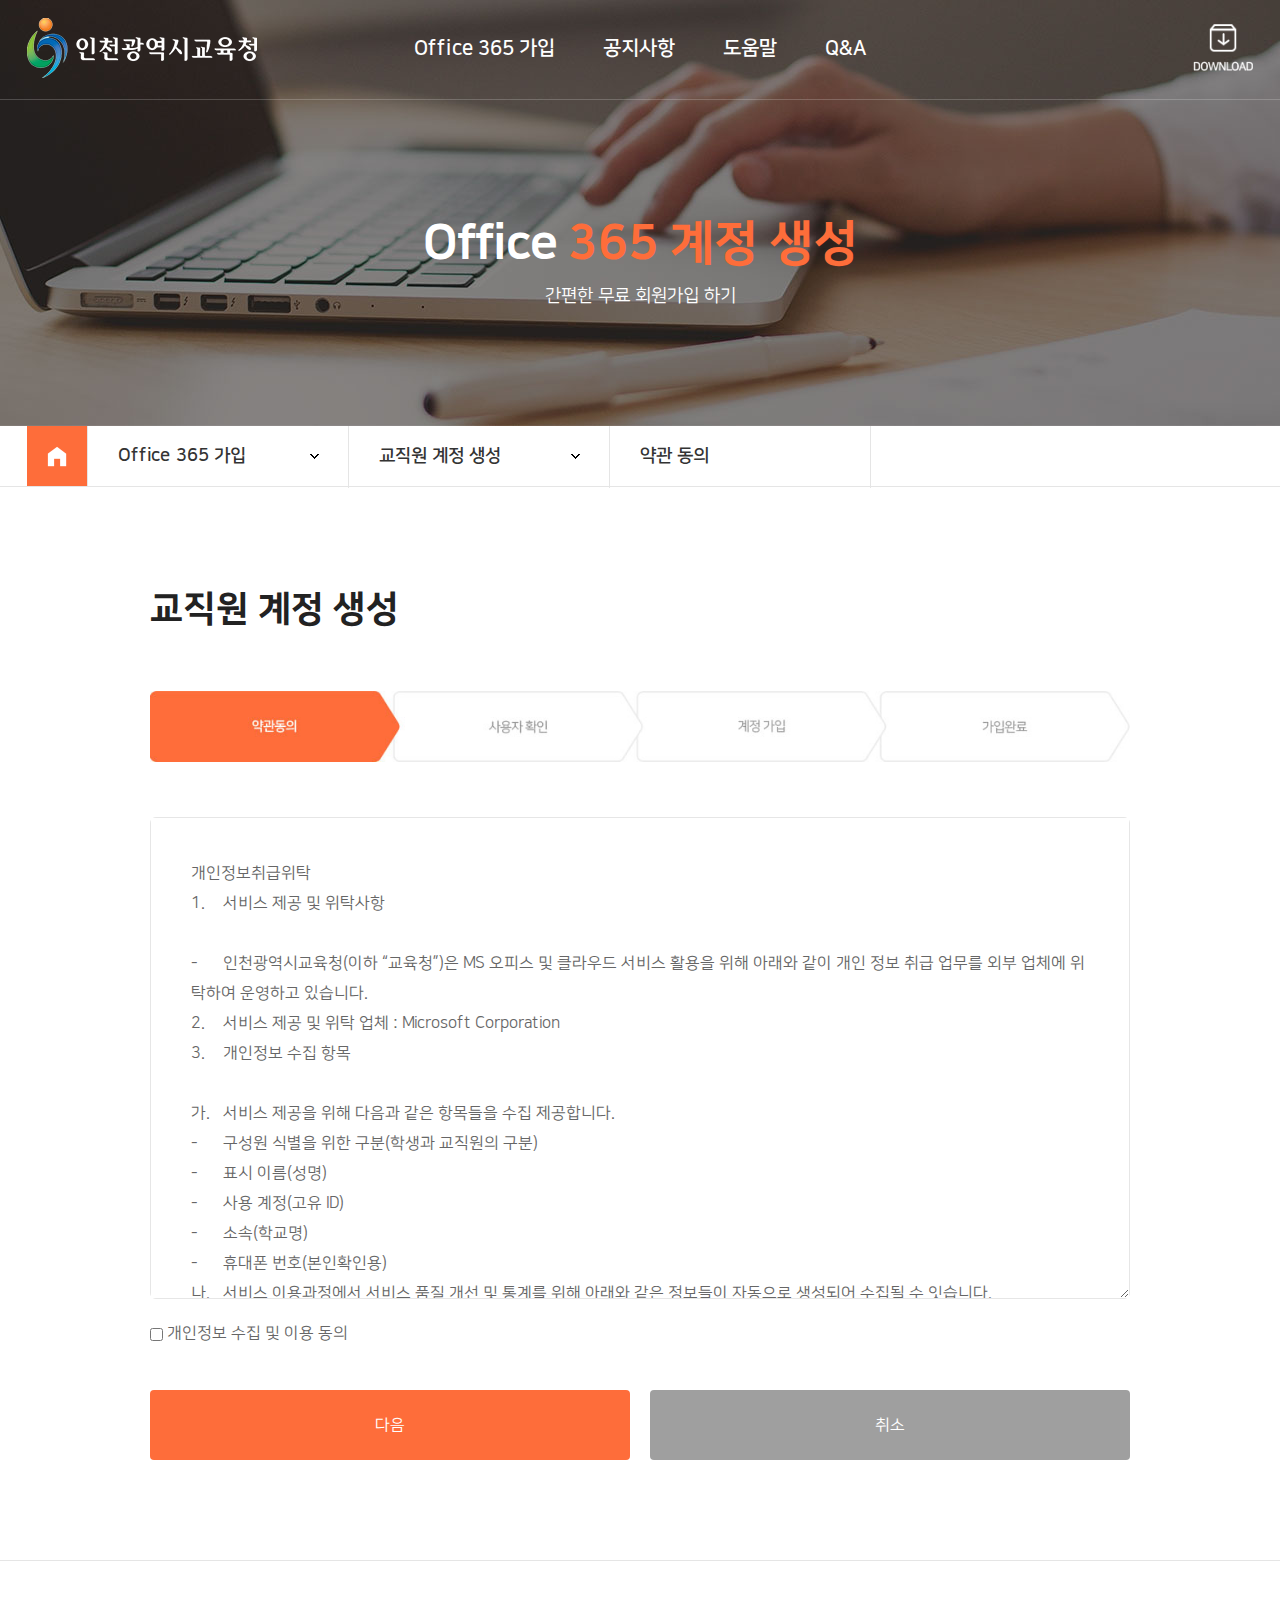
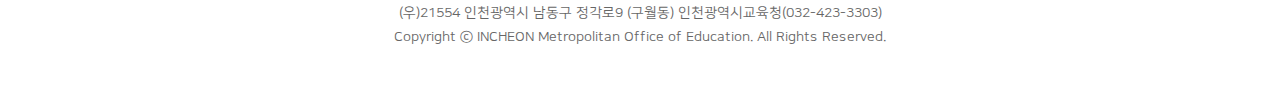
==== html/01-join01.html @ 3b4049cf "first files" ====
<!DOCTYPE HTML>
<html lang="ko">
<head>
	<meta charset="utf-8" />
	<meta http-equiv="X-UA-Compatible" content="IE=Edge" />
	<meta name="viewport" content="width=device-width, initial-scale=1" />
	<meta name="robots" content="noindex, nofollow" />
  <title>인천광역시교육청</title>
  <meta name="referrer" content="origin">
  <meta name="title" content="인천광역시교육청">
  <meta name="description" content="인천광역시교육청">
  <meta name="keywords" content="인천광역시교육청">
  <script type="text/javascript" src="../js/jquery-3.5.1.min.js"></script>
  <script type="text/javascript" src="../js/swiper-bundle.min.js"></script>
  <script type="text/javascript" src="../js/common.ui.js"></script>
  <link rel="stylesheet" type="text/css" href="../css/styles.css">
</head>
<body>
  <!-- header -->
  <header id="header">
    <div class="header-box">
      <div class="gnb">
        <h1><a href=""><span class="logo">인천광역시교육청</span></a></h1>
  			<ul class="inner">
  				<li class="menu-txt01"><a href="">Office 365 가입</a></li>
  				<li class="menu-txt02"><a href="">공지사항</a></li>
  				<li class="menu-txt03"><a href="">도움말</a></li>
  				<li class="menu-txt04"><a href="">Q&A</a></li>
        </ul>
        <button type="button" class="ico-download">다운로드</button>
  		</div>
    </div>
    <!-- 모바일 -->
    <div class="header-mobile">
      <button type="button" class="btn-menu">전체메뉴</button>
      <h2><a href=""><span class="logo">인천광역시교육청</span></a></h2>
      <button type="button" class="ico-download">다운로드</button>
    </div>
    <div class="nav-menu">
      <div class="nav-menu-box">
        <ul>
          <li><a href="">Office 365 가입</a></li>
          <li><a href="">공지사항</a></li>
          <li><a href="">도움말</a></li>
          <li><a href="">Q&A</a></li>
        </ul>
        <button type="button" class="btn-nav-close">닫기</button>
      </div>
    </div>
    <!-- //모바일 -->
	</header>
  <!-- //header -->

  <!-- container -->
  <div id="container">
    <!-- tit-box -->
    <div class="tit-box join"> <!-- .join -->
      <div class="tit-info">
        <span class="title">Office <strong>365 계정 생성</strong></span>
        <span class="text">간편한 무료 회원가입 하기</span>
      </div>
    </div>
    <!-- //tit-box -->
    <!-- page-location -->
    <div class="page-location">
      <div class="page-box">
        <ul class="top-location">
          <li class="page-home"><a href=""><span>홈</span></a></li>
          <li>
            <a href="">Office 365 가입</a>
            <ol class="sub-location">
              <li><a href="">공지사항</a></li>
              <li><a href="">도움말</a></li>
              <li><a href="">Q&amp;A</a></li>
            </ol>
          </li>
          <li><a href="">교직원 계정 생성</a></li>
          <li><span>약관 동의</span></li>
        </ul>
      </div>
    </div>
    <!-- //page-location -->
    <!-- sec-sub -->
    <section class="sec-sub">
      <h2 class="h2-tit">교직원 계정 생성</h2>
      <div class="join-step">
        <span class="step01">약관동의</span>
      </div>
      <div class="join-textbox">
        <textarea name="" id="" cols="30" rows="10">
개인정보취급위탁
1.	서비스 제공 및 위탁사항
      	
-	인천광역시교육청(이하 “교육청”)은 MS 오피스 및 클라우드 서비스 활용을 위해 아래와 같이 개인 정보 취급 업무를 외부 업체에 위탁하여 운영하고 있습니다.
2.	서비스 제공 및 위탁 업체 : Microsoft Corporation
3.	개인정보 수집 항목
     	
가.	서비스 제공을 위해 다음과 같은 항목들을 수집 제공합니다.
-	구성원 식별을 위한 구분(학생과 교직원의 구분)
-	표시 이름(성명)
-	사용 계정(고유 ID)
-	소속(학교명)
-	휴대폰 번호(본인확인용)
나.	서비스 이용과정에서 서비스 품질 개선 및 통계를 위해 아래와 같은 정보들이 자동으로 생성되어 수집될 수 잇습니다.
-	IP Address, 쿠키, 방문일시, 서비스 이용기록, 기기정보
4.	개인정보 보유 및 이용 기간
     	회원 가입을 하는 시점부터 서비스를 제공하는 기간 동안에만 제한적으로 이용됩니다. 회원 탈퇴를 요청하거나 제공한 개인정보의 수집 및 이용에 대한 동의를 철회하는 경우, 또는 수집 및 이용 목적이 달성 되거나 보유 및 이용 기간이 종료한 경우 해당 사용자의 개인정보는 지체 없이 파기 됩니다.
5.	동의를 거부할 권리가 있다는 사실 및 동의 거부에 따른 불이익 내용
      	귀하는 개인정보 수집에 동의를 거부할 권리가 있으나, 개인정보 수집 동의 거부에는 Office 365 서비스 이용이 불가능합니다.
        </textarea>
      </div>
      <div class="chk-agree">
        <input type="checkbox" name="" id="chkAgree">
        <label for="chkAgree">개인정보 수집 및 이용 동의</label>
      </div>

      <ul class="btn-agree">
        <li>
          <a href="" class="btn-big btn-org">다음</a>
        </li>
        <li>
          <a href="" class="btn-big btn-gray">취소</a>
        </li>
      </ul>
    </section>
    <!-- //sec-sub -->
  </div>
  <!-- //container -->

  <!-- footer -->
  <footer id="footer">
    <div class="addr-wrap">
      <div class="addr-box">
        <div class="addr-list">
        <ul>
          <li>(우)21554 인천광역시 남동구 정각로9 (구월동) 인천광역시교육청(032-423-3303)</li>
          <li>Copyright ⓒ INCHEON Metropolitan Office of Education. All Rights Reserved.</li>
        </ul>
      </div>
    </div>

  </footer>
  <!-- //footer -->
</body>
</html>
---- css/styles.css ----
@charset "utf-8";

/*
*  RESET STYLE
*  Moon Yeon Hee - Jenny
*  2018.10.05
*/

html, body, div, span, dl, dt, dd, ul, ol, li, h1, h2, h3, h4, h5, h6, blockquote, p, address, pre, cite, form, fieldset, input, textarea, select,
table, caption, tbody, tfoot, thead, tr, th, td, abbr, code, del, dfn, em, img, ins, kbd, q, samp, small, strong, sub, sup, var, b, i, article, aside,
canvas, details, figcaption, figure, footer, header, hgroup, menu, nav, section, summary, time, mark, audio, video
{margin:0; padding:0; border:0; font-size:100%; letter-spacing:0; vertical-align:baseline; outline:0;}
h1, h2, h3, h4, h5, h6 {font-size:100%; font-weight:normal;}
fieldset, img, abbr, acronym {border:0;}
ol, ul {list-style:none;}
table {width:100%; border-collapse:collapse; border-spacing:0; border:0;}
address, caption, em, cite {font-weight:normal; font-style:normal;}
ins {text-decoration:none;}
del {text-decoration:line-through;}
blockquote:before, blockquote:after, q:before, q:after {content:"";}
blockquote, q {quotes:"" "";}
hr {display:none;}
/* html5 */ article, aside, details, figcaption, figure, footer, header, hgroup, menu, nav, section {display:block;}

legend, caption {overflow:hidden; position:absolute; top:-1000%; width:0; height:0; font-size:0; text-indent:-9999%; line-height:0;}
body {color:#333; font-family:'NanumSquare','NotoSans Regular',"돋움", Dotum, "굴림", Gulim, Verdana, Arial, sans-serif; font-size:16px; line-height:1.2;}
.lang-en, :lang(en) {font-family: Tahoma, Consolas, Verdana, "Helvetica Neue", Helvetica, Arial, Sans-Serief;}
.lang-ch, :lang(cn) {font-family: 'Microsoft-YaHei';}
pre {white-space:pre-wrap; word-wrap:break-word;}
button, input[type="button"], input[type="reset"], input[type="submit"] {*overflow:visible; font-family:'나눔 고딕','Nanum Gothic','맑은 고딕',"돋움", Dotum, "굴림", Gulim, sans-serif; cursor:pointer; -webkit-appearance:button;}
input[type="checkbox"], input[type="radio"] {padding:0; box-sizing:border-box;}
input[type="search"] {border-radius:0; -webkit-border-radius:0; -webkit-appearance:textfield; -moz-box-sizing:content-box; -webkit-box-sizing:content-box; box-sizing:content-box;}
input[type="search"]::-webkit-search-cancel-
button,input[type="search"]::-webkit-search-results-
button,input[type="search"]::-webkit-search-results-decoration {-webkit-appearance:none;}
button::-moz-focus-inner, input::-moz-focus-inner {border:0;padding:0;}
a, a:link, a:visited, a:hover, a:active {text-decoration:none;}

img {vertical-align:top; -ms-interpolation-mode:bicubic;}
label, select, input, textarea {color:#666; vertical-align:middle;}
input, button {border:0; border-radius:0; background:transparent;}
select {border:solid 1px #8a8a8a;padding:0;vertical-align:middle;}
textarea {overflow-x:hidden;overflow-y:auto;background:#fff;color:#666;font-family:'NanumSquare','NotoSans Regular',"돋움", Dotum, "굴림", Gulim, Verdana, Arial, sans-serif;}

/*@import url(https://cdn.jsdelivr.net/gh/moonspam/NanumSquare@1.0/nanumsquare.css);*/
@font-face {
    font-family: 'NanumSquare';
    font-weight: 400;
    src: url(../font/NanumSquareR.eot);
    src: url(../font/NanumSquareR.eot?#iefix) format('embedded-opentype'),
         url(../font/NanumSquareR.woff) format('woff'),
         url(../font/NanumSquareR.ttf) format('truetype');
}
@font-face {
    font-family: 'NanumSquare';
    font-weight: 700;
    src: url(../font/NanumSquareB.eot);
    src: url(../font/NanumSquareB.eot?#iefix) format('embedded-opentype'),
         url(../font/NanumSquareB.woff) format('woff'),
         url(../font/NanumSquareB.ttf) format('truetype');
   }
@font-face {
    font-family: 'NanumSquare';
    font-weight: 800;
    src: url(../font/NanumSquareEB.eot);
    src: url(../font/NanumSquareEB.eot?#iefix) format('embedded-opentype'),
         url(../font/NanumSquareEB.woff) format('woff'),
         url(../font/NanumSquareEB.ttf) format('truetype');
}
@font-face {
    font-family: 'NanumSquare';
    font-weight: 300;
    src: url(../font/NanumSquareL.eot);
    src: url(../font/NanumSquareL.eot?#iefix) format('embedded-opentype'),
         url(../font/NanumSquareL.woff) format('woff'),
         url(../font/NanumSquareL.ttf) format('truetype');
}

/* body */
body {position:relative; width:100%; margin:0 auto;}
body:after {display:block; clear:both; content:'';}

/* header */
#header{position:relative;}
.header-box{position:relative;padding:0 2.0833vw;z-index:10;border-bottom:1px solid rgba(255,255,255,0.2);}
.header-box .gnb{position:relative;max-width:1500px;height:99px;margin:0 auto;}
.header-box .gnb:after{display:block;clear:both;content:'';}
.header-box .gnb h1{position:absolute;top:18px;left:0;width:230px;height:60px;font-size:0;color:transparent;z-index:10;}
.header-box .gnb h1 a{display:block;}
.header-box .gnb h1 .logo{display:inline-block;width:230px;height:60px;font-size:0;color:#fff;background:url(../images/common/logo.png) no-repeat;background-size:230px auto;}
.header-box .gnb .inner{position:absolute;top:18px;left:50%;width:600px;margin-left:-300px;text-align:center;}
.header-box .gnb .inner li{display:inline-block;margin: 0 22px;height:60px;}
.header-box .gnb .inner li a{color:#fff;font-size:20px;line-height:60px;font-weight:700;font-family:'NanumSquare';}
.header-box .gnb .inner li a:hover{color:#fe6d3a;border-bottom:1px solid #fe6d3a;}
.header-box .gnb .ico-download{position:absolute;right:0;top:18px;width:60px;height:60px;font-size:0;color:#fff;background:url(../images/common/ico-download.png) no-repeat;background-size:60px auto;}
.header-mobile{display:none;}
.nav-menu{display: none;background-color: rgba(0, 0, 0, 0.5);height: 100%;overflow: hidden;position: fixed;top: 0;width: 100vw;z-index: 199;}
.nav-menu.open{display:block;}
.nav-menu-box{background-color: #fff;height: 100%;font-size: 16px;left: -250px;outline: none;overflow:hidden;padding-top: 14.0625vw;position: fixed;top: 0;transition: 0.5s;transform:translateX(0);width: 250px;z-index: 200;}
.nav-menu-box li{border-top:1px solid #e5e5e5;}
.nav-menu-box li a{display:block;padding: 3.1250vw 4.6875vw;font-size: 3.1250vw;line-height: 3.1250vw;color:#222;font-weight:700;}
.nav-menu.open .nav-menu-box{transform:translateX(250px);}
.btn-nav-close{position:absolute;right:0;top:0;width:14.0625vw;height:14.0625vw;font-size:0;color:#fff;}
.btn-nav-close:before,.btn-nav-close:after{position: absolute;top:3.9063vw;left: 7.8125vw;content: ' ';height: 6.2500vw;width: 1px;background-color: #222;}
.btn-nav-close:before{transform: rotate(45deg)}
.btn-nav-close:after{transform: rotate(-45deg);}


/* footer */
#footer {position:relative;border-top:1px solid #e5e5e5;}
.addr-wrap{padding:40px 0 50px;text-align:center;}
.addr-wrap .addr-list li{line-height:24px;font-size:14px;color:#666;}

/* container */
#container {position:relative;}

/* tit-box */
.tit-box{height:426px;margin-top:-100px;}
.tit-box.join{background:#fff url(../images/common/bg-sub-01.jpg) top center no-repeat;background-size:auto 100%;}
.tit-box.notice{background:#fff url(../images/common/bg-sub-02.jpg) top center no-repeat;background-size:auto 100%;}

.tit-box.news{background:#fff url(../images/common/bg-sub-03.jpg) top center no-repeat;background-size:auto 100%;}
.tit-box.careers{background:#fff url(../images/common/bg-sub-04.jpg) top center no-repeat;background-size:auto 100%;}
.tit-box.customer{background:#fff url(../images/common/bg-sub-05.jpg) top center no-repeat;background-size:auto 100%;}
.tit-box .tit-info{margin:0 auto;text-align:center;padding-top:220px;}
.tit-box .tit-info span{display:block;}
.tit-box .tit-info .title{font-size:48px;color:#fff;line-height:48px;letter-spacing:-1px;font-weight:800;}
.tit-box .tit-info .title strong{color:#fe6d3a;}
.tit-box .tit-info .text{margin:18px 0 0;font-size:18px;color:#fff;}

.sec-sub{margin:0 auto;padding:100px 150px;max-width:1200px;}
.h2-tit{padding:0 0 60px;color:#222;font-size:36px;font-weight:800;}
.sec-sub .web{display:block;}
.sec-sub .mobile{display:none;}

/* 계정 */
.join-step{margin:0 0 4.1667vw;}
.join-step span{display:block;width:100%;height:5.7133vw;font-size:0;color:#fff;}
.join-step .step01 {background: url(../images/join/step01.jpg) no-repeat;background-size:100% auto;}
.join-step .step02 {background: url(../images/join/step02.jpg) no-repeat;background-size:100% auto;}
.join-step .step03 {background: url(../images/join/step03.jpg) no-repeat;background-size:100% auto;}
.join-step .step04 {background: url(../images/join/step04.jpg) no-repeat;background-size:100% auto;}
.join-textbox {margin:3.1250vw 0 0;border:1px solid #e6e6e6;border-radius:6px;}
.join-textbox textarea{width:100%;padding:40px;min-height:480px;box-sizing: border-box;font-size:16px;line-height:30px;}
.chk-agree{margin:25px 0;}
.btn-agree{width:100%;margin:3.6458vw 0 0;overflow:hidden;}
.btn-agree li{float:left;width:50%;}
.btn-agree li:first-child a {margin-right:10px;}
.btn-agree li:last-child a {margin-left:10px;}

/* button */
.btn-big{display:block;padding:25px;height:20px;line-height:20px;font-size:16px;text-align:center;border-radius:0.3125vw;}
.btn-gray{color:#fff;background:#9f9f9f;}
.btn-org{color:#fff;background:#fe6d3a;}
.btn-phone {display:block;width:100%;height:98px;line-height:98px;text-align:center;font-size:16px;color:#fff;background:#666;border-radius:0.3125vw;}
.btn-account {display:block;width:100%;height:40px;line-height:40px;text-align:center;font-size:16px;color:#fff;background:#666;border-radius:0.3125vw;}

/* input */
.inp_txt {padding:10px;line-height:18px;font-size:16px;color:#222;border:1px solid #e6e6e6;background:#fff;}

/* table */
.tbl_title{position:relative;margin:2.6042vw 0 1.5625vw;padding-left:0.8333vw;color:#222;font-size:18px;}
.tbl_title:before{content:'';position:absolute;left:0;top:50%;width:0.3125vw;height:0.3125vw;background:#fe6d3a;border-radius: 50%;transform: translateY(-50%);}
.tbl_line {margin:15px 0;border-top:2px solid #000;width:100%;}
.tbl_line th:first-child {border-left:none;}
.tbl_line th,
.tbl_line td {padding:9px;font-size:16px;border-bottom:1px solid #eaeaea;color: #111;vertical-align:middle;}
.tbl_line th {font-weight:400;text-align:center;}
.tbl_line td input[type="text"],.tbl_line td input[type="password"] {width:100%;box-sizing: border-box;}
.tbl_line td .inp_code {font-size:0;}
.tbl_line td .inp_code .inp_txt{width:8.0000vw;margin-right:10px;}
.tbl_info{margin:15px 0 5px;line-height:24px;font-size:14px;}

/* page-location */
.page-location{position:relative;padding:0 2.0833vw;}
.page-location:after{content:'';position:absolute;top:60px;left:0;width:100%;height:1px; background:#e5e5e5;}
.page-location .page-box {margin:0 auto;max-width:1500px;font-weight:700;background:#fff;}
.page-location .page-home a{display:block;}
.page-location .top-location:after{content:'';display:block;clear:both;}
.page-location .top-location li{position:relative;float:left;width:260px;border-right:1px solid #e5e5e5;}
.page-location .top-location li a:after{content:'';position:absolute;right:28px;top:28px;width:10px;height:6px;background: url(../images/common/btn-arr.png) no-repeat;}
.page-location .top-location li a, .page-location .top-location li span{position:relative;display:block;padding:20px 30px;font-size:18px;color:#333;}
.page-location .top-location li.page-home{width:60px;height:60px;}
.page-location .top-location li.page-home a{padding:0;width:100%;height:100%;background:#fe6d3a url(../images/common/ico-home.png) no-repeat;background-size:60px auto;}
.page-location .top-location li.page-home a:after{display:none;}
.page-location .top-location li.page-home a span{font-size:0;color:#fff;}
.page-location .sub-location{display:none;position:absolute;border:1px solid #e5e5e5;margin:-1px 0 0 -1px;background:#fff;overflow:hidden;z-index:10;}
.page-location .sub-location.open {display:block;}
.page-location .sub-location li{display:block;border:none;}
.page-location .sub-location li a:after{display:none;}

/* 공지사항 */
.notice-search{margin:0 0 40px;padding:30px;text-align:center;background:#f8f7f7;vertical-align: top;}
.notice-search select{padding:10px;width:100px;height:40px;line-height:20px;border:1px solid #e6e6e6;}
.notice-search .inp_search {width:300px;padding:10px;line-height:18px;font-size:16px;color:#222;border:1px solid #e6e6e6;background:#fff;}
.search-box{position:relative;display:inline-block;margin:0 6px;}
.btn-search-ico{position:absolute;right:0;top:0;width:55px;height:40px;font-size:0;color:#fff;background:url(../images/common/ico-search.png) center center no-repeat;background-size:20px auto;}
.btn-search-txt{padding:10px;width:80px;line-height:20px;color:#fff;border-radius: 4px;background:#fe6d3a;vertical-align: top;}

.notice-list {border-top:2px solid #000;}
.notice-list ul li {display:flex;display:-ms-flexbox;flex-wrap:wrap;-ms-flex-wrap:wrap;border-bottom:1px solid #eaeaea;}
.notice-list ul li:after {display:block;clear:both;content:'';}
.notice-list ul li > div {position:relative;display:flex;display:-ms-flex;flex-direction:column;-ms-flex-direction:column;box-sizing:border-box;padding:20px 0;text-align:center;color:#666;justify-content: center;}
html>body .notice-list ul li {zoom:1\9;}/* ie10,9,8,7 hack */
html>body .notice-list ul li > div {float:left\9;}/* ie10,9,8,7 hack */
@media screen and (-ms-high-contrast: active), (-ms-high-contrast: none) { /* ie10 hack - 위에 핵이 ie10에도 적용되서 ie10은 다시 원복 */
	.notice-list ul li > div {float:none;width:auto;}
}
.notice-list ul li.title > div {color:#222;text-align:center;}
.notice-list ul li .number {width:10%;}
.notice-list ul li .subject {width:60%;text-align:left;}
.notice-list ul li .file {width:10%;}
.notice-list ul li .date {width:10%;}
.notice-list ul li .views {width:10%;}
.notice-list ul li .subject a{padding:0 40px;color:#666;}

/* pagination */
.pagination {display:block;margin-top:60px;text-align: center;}
.pagination a {padding: 9px 13px;color:#aaa;font-size:14px;border: 1px solid #eaeaea;font-weight:bold;}
.pagination a.active {background-color: #fe6d3a;color: white;border: 1px solid #fe6d3a;}
.pagination .btn{display:inline-block;font-size:0;color:#fff;width:36px;height:36px;box-sizing: border-box;vertical-align: middle;}
.pagination .btn:hover{background-color:#fff;border-color: #aaa;}
.pagination .first{background:url(../images/common/ico-pagi-first.png) center center no-repeat;background-size:auto 11px;}
.pagination .prev{margin-right:34px;background:url(../images/common/ico-pagi-prev.png) center center no-repeat;background-size:auto 11px;}
.pagination .next{margin-left:34px;background:url(../images/common/ico-pagi-next.png) center center no-repeat;background-size:auto 11px;}
.pagination .last{background:url(../images/common/ico-pagi-last.png) center center no-repeat;background-size:auto 11px;}

/* thumbnail */
.img-thumb {width:100%;vertical-align: top;}

/* tablet 해상도 768px 이상 또는 1024px 미만 */
@media screen and (min-width : 768px) and (max-width : 1200px) {
    .header-box .gnb{height:8.2500vw;}
    .header-box .gnb h1{top:1.5000vw;width:19.1667vw;height:5.0000vw;}
    .header-box .gnb h1 .logo{background-size: 19.1667vw auto;}

    .header-box .gnb .inner {top:1.5000vw;width:50.0000vw;margin-left:-25vw;}
    .header-box .gnb .inner li{margin: 0 1.8333vw;height:5.0000vw;}
    .header-box .gnb .inner li a{font-size:1.6667vw;line-height:5.0000vw;}
    
    .header-box .gnb .ico-download{top:1.5000vw;width:5.0000vw;height:5.0000vw;background-size:5.0000vw auto;}

    .tit-box {height:35.5000vw;}
    .tit-box .tit-info{padding-top:18.3333vw;}
    .tit-box .tit-info .title{font-size:4.0000vw;}
    .tit-box .tit-info .text{margin-top:1.5000vw;font-size:1.5000vw;}

    .page-location:after{top:5.0000vw;}
    .page-location .top-location li.page-home{width:5.0000vw;height:5.0000vw;}
    .page-location .top-location li.page-home a{background-size:5.0000vw auto;}
    .page-location .top-location li{width:21.6667vw;}
    .page-location .top-location li a, .page-location .top-location li span{padding:1.6667vw 2.5000vw;font-size:1.5000vw;}
    .page-location .top-location li a:after{top:2.3333vw;right:2.3333vw;}

    .sec-sub{padding:8.3333vw 12.5000vw;}
    .h2-tit{padding-bottom:5.0000vw;font-size:3.0000vw;}

    .tbl_line td .inp_code .inp_txt{width:8.3333vw;margin-right:0.8333vw;}

    /* 공지사항 */
    .notice-search select{width:10.0000vw;}
    .notice-search .inp_search {width:25.0000vw;}

    .notice-list ul li .number {width:15%;}
    .notice-list ul li .subject {width:40%;}
    .notice-list ul li .file {width:15%;}
    .notice-list ul li .date {width:15%;}
    .notice-list ul li .views {width:15%;}

    .pagination{margin-top:7.8125vw;}
    
}


/* mobile 해상도 320px 이상 또는 768px 미만  */
@media screen and (max-width : 767px) {
    .header-box{display:none;}

    /* header */
    .header-mobile{display:block;height:14.0625vw;background:#fff;}
    .header-mobile .btn-menu{width:14.0625vw;height:14.0625vw;font-size:0;color:#fff;background:url(../images/common/btn_menu.png) center center no-repeat;background-size:5.0000vw auto;}
    .header-mobile h2{position:absolute;top:1.8750vw;left:50%;margin-left:-18.7500vw;width:37.5000vw;height:9.3750vw;}
    .header-mobile h2 a{display:block;width:100%;height:100%;}
    .header-mobile h2 .logo{display:block;width:100%;height:100%;font-size:0;color:#fff;background:url(../images/common/m-logo.png) no-repeat;background-size:37.5000vw auto;}
    .header-mobile .ico-download {position:absolute;top:0;right:0;width:14.0625vw;height:14.0625vw;font-size:0;color:#fff;background:url(../images/common/m-ico-download.png) center center no-repeat;background-size:6.2500vw auto;}

    /* footer */
    .addr-wrap{padding:4.6875vw 4.6875vw 7.8125vw;}
    .addr-wrap .addr-list li{margin-top:3.1250vw;line-height:4.6875vw;font-size:3.7500vw;}

    /* container */
    .tit-box{height:31.2500vw;margin-top:0;}
    .tit-box .tit-info{padding-top:9.3750vw}
    .tit-box .tit-info .title{font-size:7.5000vw;line-height:6.2500vw;}
    .tit-box .tit-info .text{margin-top:1.8750vw;font-size:3.7500vw;}

    /* page-location */
    .page-location{padding:0;border-bottom:1px solid #e5e5e5;}
    .page-location .top-location li.page-home{width:9.3750vw;height:9.3750vw;}
    .page-location .top-location li.page-home a,.page-location .top-location li.page-home a:hover{background:#fe6d3a url(../images/common/ico-home.png) no-repeat;background-size:9.3750vw auto;}
    .page-location:after{display:none;}
    .page-location .sub-location {width:40.4688vw;}
    .page-location .top-location li{width:40.6250vw;}
    .page-location .top-location li:nth-child(n+4){display:none;}
    .page-location .top-location li a, .page-location .top-location li span{padding:3.1250vw 4.6875vw;font-size:3.1250vw;line-height:3.1250vw;}
    .page-location .top-location li a:after{top:4.2188vw;right:4.2188vw;}

    .sec-sub{padding:9.3750vw 3.1250vw;}
    .h2-tit{padding-bottom:7.8125vw;font-size:5.6250vw;font-weight: 700;}
    .sec-sub .web{display:none;}
    .sec-sub .mobile{display:block;}
    
    /* 계정 */
    .join-step{margin:0 0 9.3750vw;}
    .join-step span{display:block;width:100%;height:13.5938vw;font-size:0;color:#fff;}
    .join-step .step01 {background: url(../images/join/m-step01.png) no-repeat;background-size:100% auto;}
    .join-step .step02 {background: url(../images/join/m-step02.png) no-repeat;background-size:100% auto;}
    .join-step .step03 {background: url(../images/join/m-step03.png) no-repeat;background-size:100% auto;}
    .join-step .step04 {background: url(../images/join/m-step04.png) no-repeat;background-size:100% auto;}

    .join-textbox textarea{padding:6.2500vw;font-size:3.7500vw;line-height:6.2500vw;}
    .chk-agree{margin:7.0313vw 0 4.6875vw}
    .chk-agree label{font-size:3.7500vw;}
    .btn-agree li:first-child a{margin-right:0.7813vw;}
    .btn-agree li:last-child a{margin-left:0.7813vw;}

    .tbl_title{padding-left:2.5000vw;margin:6.2500vw 0 4.6875vw;font-size:3.7500vw;}
    .tbl_title:before{width:3px;height:3px;}

    /* btn */
    .btn-big{padding:3.9063vw;font-size:3.7500vw;height:3.1250vw;line-height:3.1250vw;}
    .btn-phone{height:15.6250vw;line-height:3.9063vw;padding:4.3750vw 3.1250vw ;font-size:3.1250vw;box-sizing:border-box;}
    .btn-account{padding:0;height:6.2500vw;line-height:6.2500vw;font-size:3.1250vw;box-sizing:border-box;}
    .btn-agree{margin-top:12.5000vw}

    /* input */
    .inp_txt{padding:3.1250vw;height:3.1250vw;line-height:3.1250vw;font-size:3.1250vw;}

    /* table */
    .tbl_line th, .tbl_line td{padding:1.2500vw;font-size:3.1250vw;}
    .tbl_line th{padding:2.8125vw;}
    .tbl_line td .inp_code{margin:0 -2%;}
    .tbl_line td .inp_code .inp_txt{width:18%;margin:0 1%;}
    .tbl_info{font-size:3.1250vw;line-height:4.3750vw;}

    /* 공지사항 */
    .notice-search{margin:0 0 7.8125vw;padding:4.6875vw;}
    .notice-search select{padding:1.5625vw;width:18.7500vw;height:9.3750vw;line-height:20px;font-size:3.1250vw;}
    .notice-search .inp_search {width:46.8750vw;padding:1.5625vw;height:6.2500vw;line-height:2.8125vw;font-size:3.1250vw;}
    .search-box{margin:0 6px;}
    .btn-search-ico{width:10.9375vw;height:9.3750vw;background:url(../images/common/m-ico-search.png) center center no-repeat;background-size:4.6875vw auto;}
    .btn-search-txt{display:none;}

    .notice-list ul li > div{padding: 3.1250vw 0; font-size:3.7500vw;}
    .notice-list ul li .number {display:none;width:0%;}
    .notice-list ul li .subject {width:50%;}
    .notice-list ul li .file {width:16%;}
    .notice-list ul li .date {width:17%;}
    .notice-list ul li .views {width:17%;}
    .notice-list ul li .subject a{padding:0;}

    /* pagination */
    .pagination{margin-top: 4.1667vw;}
    .pagination .prev{margin-right:2.8333vw;}
    .pagination .next{margin-left:2.8333vw;}
    .pagination a{display:inline-block;padding:0;line-height:7.1875vw;width:7.1875vw;height:7.1875vw;font-size: 1.6667vw;box-sizing:border-box;}
    .pagination .btn{width:7.1875vw;height:7.1875vw;}
    

}
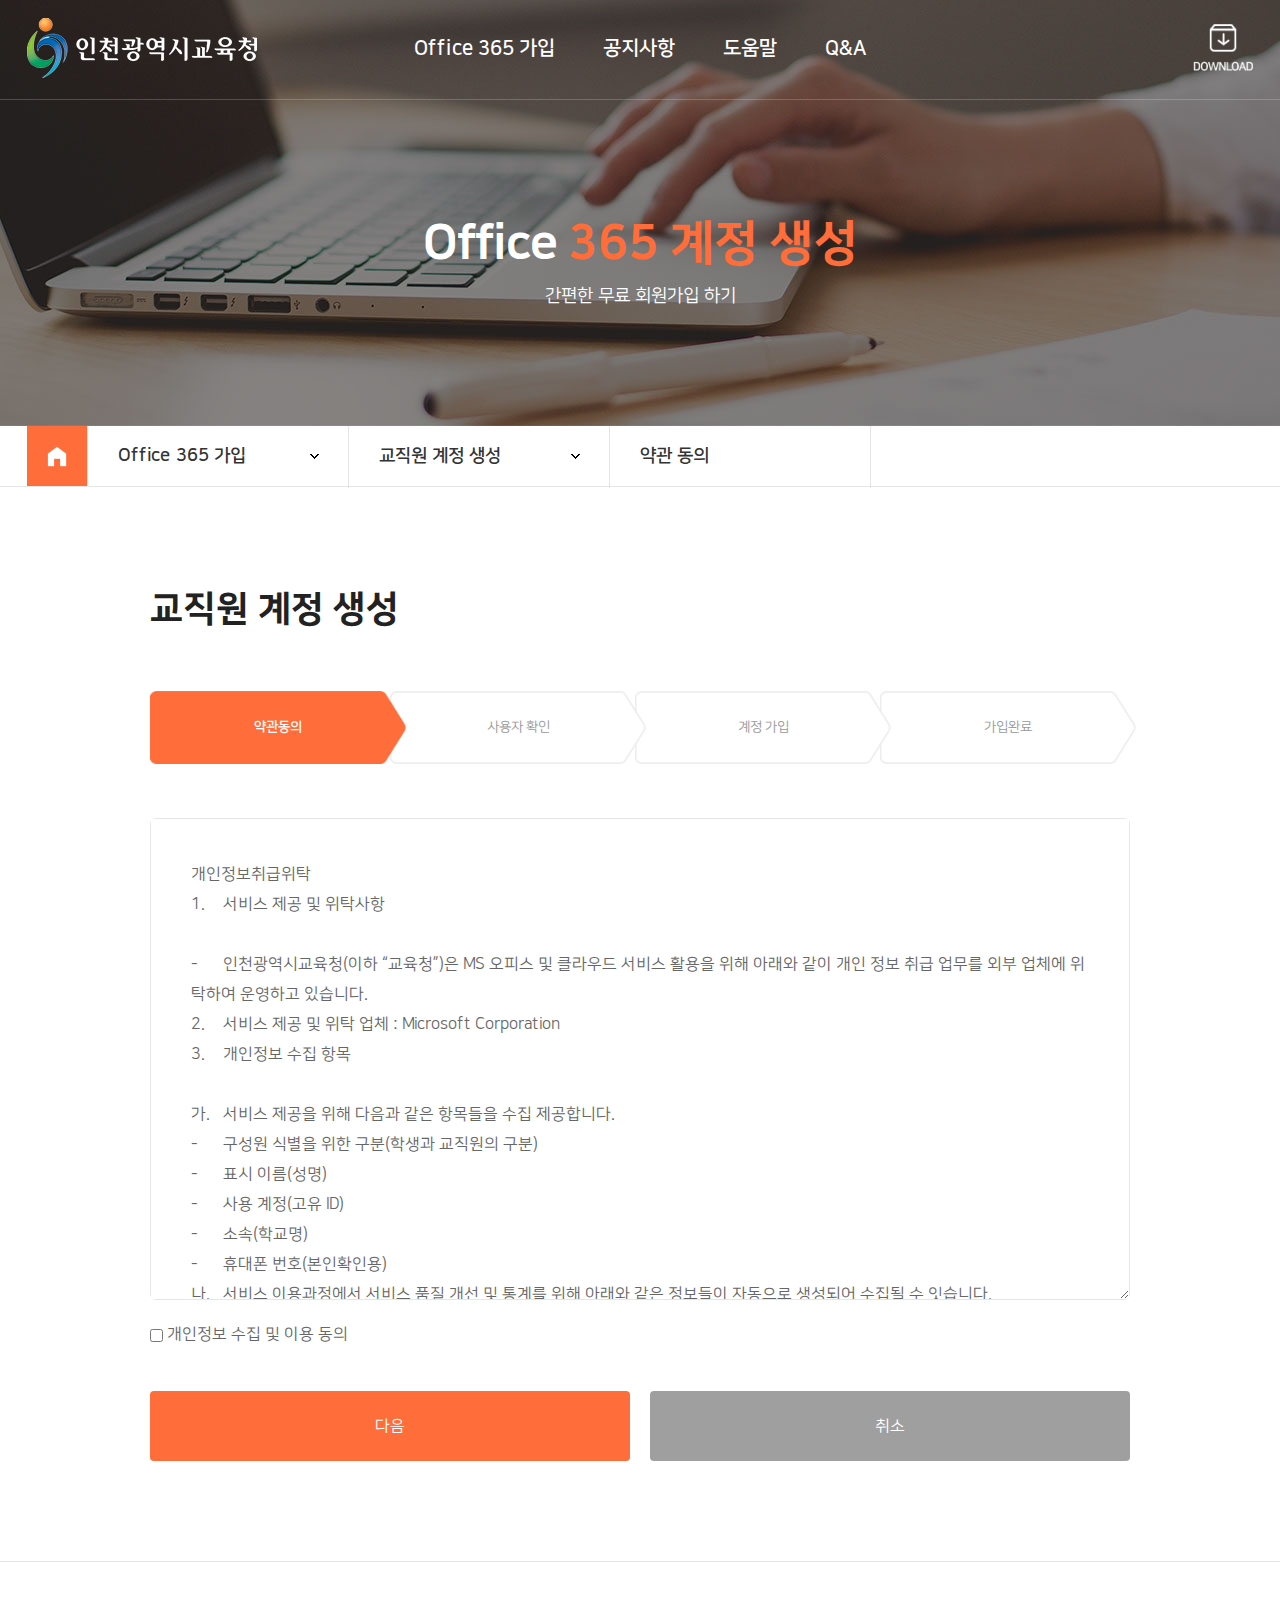
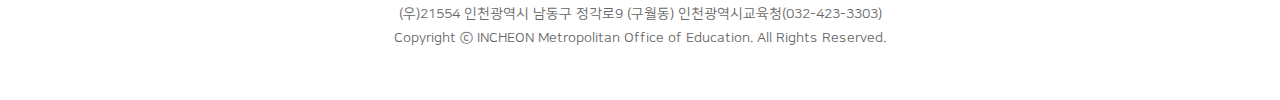
==== commit 93f0bdf4: "수정" ====
--- a/html/01-join01.html
+++ b/html/01-join01.html
@@ -14,6 +14,7 @@
   <script type="text/javascript" src="../js/swiper-bundle.min.js"></script>
   <script type="text/javascript" src="../js/common.ui.js"></script>
   <link rel="stylesheet" type="text/css" href="../css/styles.css">
+  <link rel="stylesheet" type="text/css" href="../css/swiper-bundle.min.css">
 </head>
 <body>
   <!-- header -->
@@ -84,7 +85,12 @@
     <section class="sec-sub">
       <h2 class="h2-tit">교직원 계정 생성</h2>
       <div class="join-step">
-        <span class="step01">약관동의</span>
+        <ul>
+          <li class="selected"><span>약관동의</span></li>
+          <li><span>사용자 확인</span></li>
+          <li><span>계정 가입</span></li>
+          <li><span>가입완료</span></li>
+        </ul>
       </div>
       <div class="join-textbox">
         <textarea name="" id="" cols="30" rows="10">
--- a/css/styles.css
+++ b/css/styles.css
@@ -134,12 +134,17 @@
 .sec-sub .mobile{display:none;}
 
 /* 계정 */
-.join-step{margin:0 0 4.1667vw;}
-.join-step span{display:block;width:100%;height:5.7133vw;font-size:0;color:#fff;}
-.join-step .step01 {background: url(../images/join/step01.jpg) no-repeat;background-size:100% auto;}
-.join-step .step02 {background: url(../images/join/step02.jpg) no-repeat;background-size:100% auto;}
-.join-step .step03 {background: url(../images/join/step03.jpg) no-repeat;background-size:100% auto;}
-.join-step .step04 {background: url(../images/join/step04.jpg) no-repeat;background-size:100% auto;}
+.join-step{margin:0 0 60px;}
+.join-step ul{position:relative;height:5.8000vw;}
+.join-step li{position:absolute;width:307px;height:87px;font-size:16px;text-align:center;background:url(../images/join/bg-step.png) top center no-repeat;background-size:100% auto;}
+.join-step li:nth-child(1){left:0;z-index:4;}
+.join-step li:nth-child(2){left:298px;z-index:3;}
+.join-step li:nth-child(3){left:596px;z-index:2;}
+.join-step li:nth-child(4){left:894px;z-index:1;}
+.join-step li span{position:relative;display:block;line-height:20px;padding:32px 0;color:#999;}
+.join-step li.selected{background:url(../images/join/bg-step-selected.png) top center no-repeat;background-size:100% auto;}
+.join-step li.selected span{font-weight:700;color:#fff;}
+
 .join-textbox {margin:3.1250vw 0 0;border:1px solid #e6e6e6;border-radius:6px;}
 .join-textbox textarea{width:100%;padding:40px;min-height:480px;box-sizing: border-box;font-size:16px;line-height:30px;}
 .chk-agree{margin:25px 0;}
@@ -228,6 +233,21 @@
 /* thumbnail */
 .img-thumb {width:100%;vertical-align: top;}
 
+
+/* tablet 해상도 1201px 이상 또는 1500px 미만 */
+@media screen and (min-width : 1201px) and (max-width : 1500px) {
+    .join-step{margin:0 0 4.1667vw;}
+    .join-step ul{height:5.8000vw;}
+    .join-step li{width:20.0000vw;height:5.8000vw;}
+    .join-step li:nth-child(1){left:0;}
+    .join-step li:nth-child(2){left:24.5%;}
+    .join-step li:nth-child(3){left:49.5%;}
+    .join-step li:nth-child(4){left:74.5%;}
+    .join-step li span{font-size:1.0667vw;line-height:1.3333vw;padding:2.1333vw 0;}
+    
+
+}
+
 /* tablet 해상도 768px 이상 또는 1024px 미만 */
 @media screen and (min-width : 768px) and (max-width : 1200px) {
     .header-box .gnb{height:8.2500vw;}
@@ -268,6 +288,15 @@
     .notice-list ul li .views {width:15%;}
 
     .pagination{margin-top:7.8125vw;}
+
+    .join-step{margin:0 0 4.1667vw;}
+    .join-step ul{height:5.8000vw;}
+    .join-step li{width:19.0000vw;height:5.8000vw;}
+    .join-step li:nth-child(1){left:0;}
+    .join-step li:nth-child(2){left:24.5%;}
+    .join-step li:nth-child(3){left:49.5%;}
+    .join-step li:nth-child(4){left:74.5%;}
+    .join-step li span{line-height:1.3333vw;padding:2.1333vw 0;}
     
 }
 
@@ -312,11 +341,14 @@
     
     /* 계정 */
     .join-step{margin:0 0 9.3750vw;}
-    .join-step span{display:block;width:100%;height:13.5938vw;font-size:0;color:#fff;}
-    .join-step .step01 {background: url(../images/join/m-step01.png) no-repeat;background-size:100% auto;}
-    .join-step .step02 {background: url(../images/join/m-step02.png) no-repeat;background-size:100% auto;}
-    .join-step .step03 {background: url(../images/join/m-step03.png) no-repeat;background-size:100% auto;}
-    .join-step .step04 {background: url(../images/join/m-step04.png) no-repeat;background-size:100% auto;}
+    .join-step ul{height:13.5938vw;}
+    .join-step li{width:23.4375vw;height:13.5938vw;background: url(../images/join/m-bg-step.png) top center no-repeat;background-size: 100% auto;}
+    .join-step li:nth-child(1){left:0;}
+    .join-step li:nth-child(2){left:24.5%;}
+    .join-step li:nth-child(3){left:49.5%;}
+    .join-step li:nth-child(4){left:74.5%;}
+    .join-step li span{font-size:3.7500vw;line-height:3.7500vw;padding:4.6875vw 0;}
+    .join-step li.selected{background: url(../images/join/m-bg-step-selected.png) top center no-repeat;background-size: 100% auto;}
 
     .join-textbox textarea{padding:6.2500vw;font-size:3.7500vw;line-height:6.2500vw;}
     .chk-agree{margin:7.0313vw 0 4.6875vw}
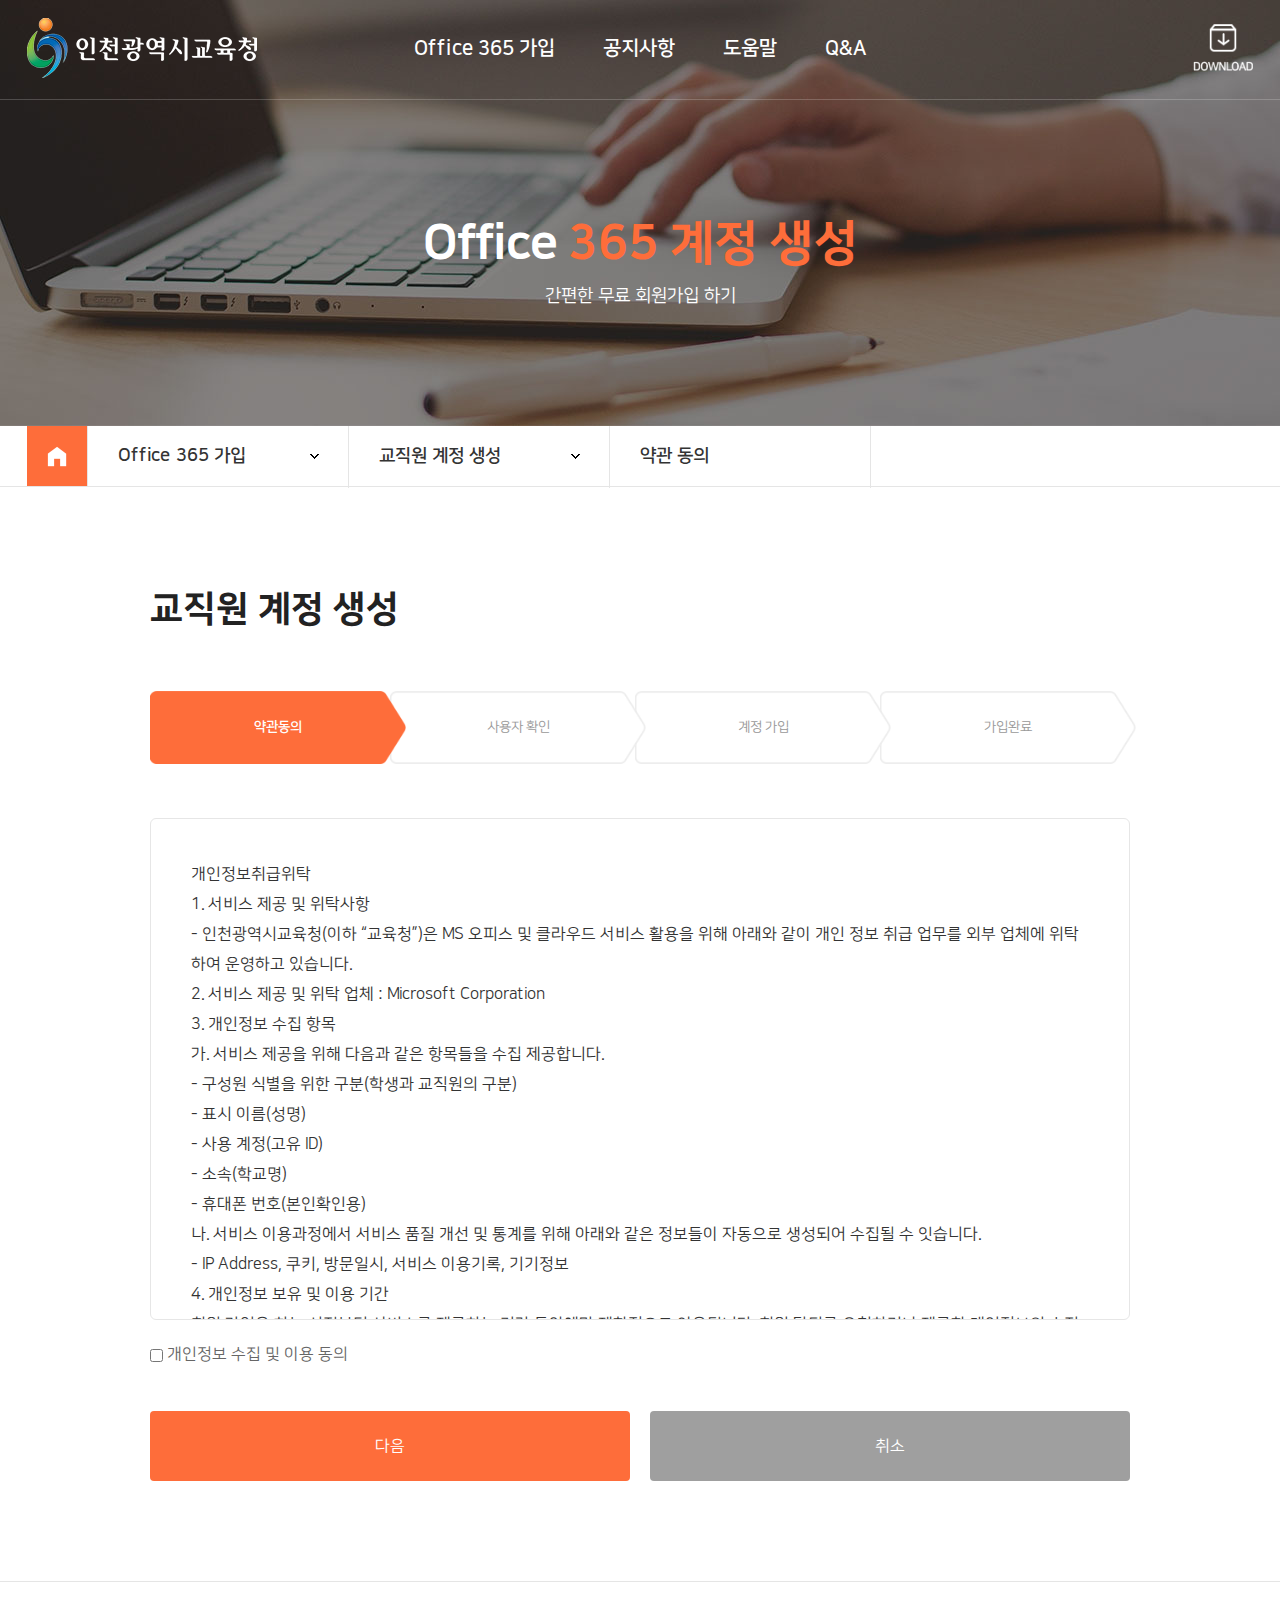
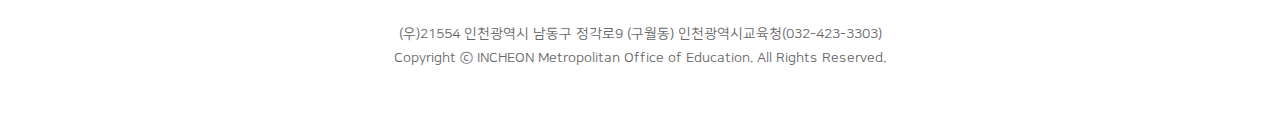
==== commit eec360c0: "qna 추가" ====
--- a/html/01-join01.html
+++ b/html/01-join01.html
@@ -83,7 +83,9 @@
     <!-- //page-location -->
     <!-- sec-sub -->
     <section class="sec-sub">
-      <h2 class="h2-tit">교직원 계정 생성</h2>
+      <div class="h2-tit">
+        <h2>교직원 계정 생성</h2>
+      </div>
       <div class="join-step">
         <ul>
           <li class="selected"><span>약관동의</span></li>
@@ -93,27 +95,27 @@
         </ul>
       </div>
       <div class="join-textbox">
-        <textarea name="" id="" cols="30" rows="10">
-개인정보취급위탁
-1.	서비스 제공 및 위탁사항
-      	
--	인천광역시교육청(이하 “교육청”)은 MS 오피스 및 클라우드 서비스 활용을 위해 아래와 같이 개인 정보 취급 업무를 외부 업체에 위탁하여 운영하고 있습니다.
-2.	서비스 제공 및 위탁 업체 : Microsoft Corporation
-3.	개인정보 수집 항목
-     	
-가.	서비스 제공을 위해 다음과 같은 항목들을 수집 제공합니다.
--	구성원 식별을 위한 구분(학생과 교직원의 구분)
--	표시 이름(성명)
--	사용 계정(고유 ID)
--	소속(학교명)
--	휴대폰 번호(본인확인용)
-나.	서비스 이용과정에서 서비스 품질 개선 및 통계를 위해 아래와 같은 정보들이 자동으로 생성되어 수집될 수 잇습니다.
--	IP Address, 쿠키, 방문일시, 서비스 이용기록, 기기정보
-4.	개인정보 보유 및 이용 기간
-     	회원 가입을 하는 시점부터 서비스를 제공하는 기간 동안에만 제한적으로 이용됩니다. 회원 탈퇴를 요청하거나 제공한 개인정보의 수집 및 이용에 대한 동의를 철회하는 경우, 또는 수집 및 이용 목적이 달성 되거나 보유 및 이용 기간이 종료한 경우 해당 사용자의 개인정보는 지체 없이 파기 됩니다.
-5.	동의를 거부할 권리가 있다는 사실 및 동의 거부에 따른 불이익 내용
-      	귀하는 개인정보 수집에 동의를 거부할 권리가 있으나, 개인정보 수집 동의 거부에는 Office 365 서비스 이용이 불가능합니다.
-        </textarea>
+        <div class="join-terms">
+          <h3>개인정보취급위탁</h3>
+          <p>1.	서비스 제공 및 위탁사항</p>
+                  
+          <p>-	인천광역시교육청(이하 “교육청”)은 MS 오피스 및 클라우드 서비스 활용을 위해 아래와 같이 개인 정보 취급 업무를 외부 업체에 위탁하여 운영하고 있습니다.</p>
+          <p>2.	서비스 제공 및 위탁 업체 : Microsoft Corporation</p>
+          <p>3.	개인정보 수집 항목</p>
+                
+          <p>가.	서비스 제공을 위해 다음과 같은 항목들을 수집 제공합니다.</p>
+          <p>-	구성원 식별을 위한 구분(학생과 교직원의 구분)</p>
+          <p>-	표시 이름(성명)</p>
+          <p>-	사용 계정(고유 ID)</p>
+          <p>-	소속(학교명)</p>
+          <p>-	휴대폰 번호(본인확인용)</p>
+          <p>나.	서비스 이용과정에서 서비스 품질 개선 및 통계를 위해 아래와 같은 정보들이 자동으로 생성되어 수집될 수 잇습니다.</p>
+          <p>-	IP Address, 쿠키, 방문일시, 서비스 이용기록, 기기정보</p>
+          <p>4.	개인정보 보유 및 이용 기간</p>
+          <p>회원 가입을 하는 시점부터 서비스를 제공하는 기간 동안에만 제한적으로 이용됩니다. 회원 탈퇴를 요청하거나 제공한 개인정보의 수집 및 이용에 대한 동의를 철회하는 경우, 또는 수집 및 이용 목적이 달성 되거나 보유 및 이용 기간이 종료한 경우 해당 사용자의 개인정보는 지체 없이 파기 됩니다.</p>
+          <p>5.	동의를 거부할 권리가 있다는 사실 및 동의 거부에 따른 불이익 내용</p>
+          <p>귀하는 개인정보 수집에 동의를 거부할 권리가 있으나, 개인정보 수집 동의 거부에는 Office 365 서비스 이용이 불가능합니다.</p>
+        </div>
       </div>
       <div class="chk-agree">
         <input type="checkbox" name="" id="chkAgree">
--- a/css/styles.css
+++ b/css/styles.css
@@ -34,13 +34,13 @@
 button,input[type="search"]::-webkit-search-results-
 button,input[type="search"]::-webkit-search-results-decoration {-webkit-appearance:none;}
 button::-moz-focus-inner, input::-moz-focus-inner {border:0;padding:0;}
-a, a:link, a:visited, a:hover, a:active {text-decoration:none;}
+a, a:link, a:visited, a:hover, a:active {text-decoration:none;;}
 
 img {vertical-align:top; -ms-interpolation-mode:bicubic;}
 label, select, input, textarea {color:#666; vertical-align:middle;}
 input, button {border:0; border-radius:0; background:transparent;}
 select {border:solid 1px #8a8a8a;padding:0;vertical-align:middle;}
-textarea {overflow-x:hidden;overflow-y:auto;background:#fff;color:#666;font-family:'NanumSquare','NotoSans Regular',"돋움", Dotum, "굴림", Gulim, Verdana, Arial, sans-serif;}
+textarea {overflow-x:hidden;overflow-y:auto;background:#fff;color:#666;border:1px solid #e6e6e6;box-sizing:border-box;font-family:'NanumSquare','NotoSans Regular',"돋움", Dotum, "굴림", Gulim, Verdana, Arial, sans-serif;}
 
 /*@import url(https://cdn.jsdelivr.net/gh/moonspam/NanumSquare@1.0/nanumsquare.css);*/
 @font-face {
@@ -118,18 +118,18 @@
 .tit-box{height:426px;margin-top:-100px;}
 .tit-box.join{background:#fff url(../images/common/bg-sub-01.jpg) top center no-repeat;background-size:auto 100%;}
 .tit-box.notice{background:#fff url(../images/common/bg-sub-02.jpg) top center no-repeat;background-size:auto 100%;}
-
-.tit-box.news{background:#fff url(../images/common/bg-sub-03.jpg) top center no-repeat;background-size:auto 100%;}
-.tit-box.careers{background:#fff url(../images/common/bg-sub-04.jpg) top center no-repeat;background-size:auto 100%;}
-.tit-box.customer{background:#fff url(../images/common/bg-sub-05.jpg) top center no-repeat;background-size:auto 100%;}
+.tit-box.help{background:#fff url(../images/common/bg-sub-03.jpg) top center no-repeat;background-size:auto 100%;}
+.tit-box.qna{background:#fff url(../images/common/bg-sub-04.jpg) top center no-repeat;background-size:auto 100%;}
+
 .tit-box .tit-info{margin:0 auto;text-align:center;padding-top:220px;}
 .tit-box .tit-info span{display:block;}
 .tit-box .tit-info .title{font-size:48px;color:#fff;line-height:48px;letter-spacing:-1px;font-weight:800;}
 .tit-box .tit-info .title strong{color:#fe6d3a;}
 .tit-box .tit-info .text{margin:18px 0 0;font-size:18px;color:#fff;}
 
-.sec-sub{margin:0 auto;padding:100px 150px;max-width:1200px;}
-.h2-tit{padding:0 0 60px;color:#222;font-size:36px;font-weight:800;}
+.sec-sub{margin:0 auto;padding:100px 150px;max-width:1200px;min-height:550px;}
+.h2-tit{margin:0 0 60px;}
+.h2-tit h2{color:#222;font-size:36px;font-weight:800;}
 .sec-sub .web{display:block;}
 .sec-sub .mobile{display:none;}
 
@@ -145,8 +145,8 @@
 .join-step li.selected{background:url(../images/join/bg-step-selected.png) top center no-repeat;background-size:100% auto;}
 .join-step li.selected span{font-weight:700;color:#fff;}
 
-.join-textbox {margin:3.1250vw 0 0;border:1px solid #e6e6e6;border-radius:6px;}
-.join-textbox textarea{width:100%;padding:40px;min-height:480px;box-sizing: border-box;font-size:16px;line-height:30px;}
+.join-textbox {margin:3.1250vw 0 0;border:1px solid #e6e6e6;border-radius:6px;height:500px;overflow-x:hidden;overflow-y:auto;}
+.join-textbox .join-terms{width:100%;padding:40px;min-height:480px;box-sizing: border-box;font-size:16px;line-height:30px;}
 .chk-agree{margin:25px 0;}
 .btn-agree{width:100%;margin:3.6458vw 0 0;overflow:hidden;}
 .btn-agree li{float:left;width:50%;}
@@ -154,11 +154,15 @@
 .btn-agree li:last-child a {margin-left:10px;}
 
 /* button */
+.btn-md {display:inline-block;padding:25px;min-width:70px;height:20px;line-height:20px;font-size:16px;text-align:center;border-radius:0.3125vw;}
 .btn-big{display:block;padding:25px;height:20px;line-height:20px;font-size:16px;text-align:center;border-radius:0.3125vw;}
 .btn-gray{color:#fff;background:#9f9f9f;}
 .btn-org{color:#fff;background:#fe6d3a;}
 .btn-phone {display:block;width:100%;height:98px;line-height:98px;text-align:center;font-size:16px;color:#fff;background:#666;border-radius:0.3125vw;}
 .btn-account {display:block;width:100%;height:40px;line-height:40px;text-align:center;font-size:16px;color:#fff;background:#666;border-radius:0.3125vw;}
+
+/* point-color */
+.color-org {color:#fe6d3a;}
 
 /* input */
 .inp_txt {padding:10px;line-height:18px;font-size:16px;color:#222;border:1px solid #e6e6e6;background:#fff;}
@@ -175,6 +179,7 @@
 .tbl_line td .inp_code {font-size:0;}
 .tbl_line td .inp_code .inp_txt{width:8.0000vw;margin-right:10px;}
 .tbl_info{margin:15px 0 5px;line-height:24px;font-size:14px;}
+.tbl_line td .edit textarea {padding:10px;width:100%;}
 
 /* page-location */
 .page-location{position:relative;padding:0 2.0833vw;}
@@ -182,10 +187,10 @@
 .page-location .page-box {margin:0 auto;max-width:1500px;font-weight:700;background:#fff;}
 .page-location .page-home a{display:block;}
 .page-location .top-location:after{content:'';display:block;clear:both;}
-.page-location .top-location li{position:relative;float:left;width:260px;border-right:1px solid #e5e5e5;}
+.page-location .top-location li{position:relative;float:left;min-width:260px;border-right:1px solid #e5e5e5;}
 .page-location .top-location li a:after{content:'';position:absolute;right:28px;top:28px;width:10px;height:6px;background: url(../images/common/btn-arr.png) no-repeat;}
-.page-location .top-location li a, .page-location .top-location li span{position:relative;display:block;padding:20px 30px;font-size:18px;color:#333;}
-.page-location .top-location li.page-home{width:60px;height:60px;}
+.page-location .top-location li a, .page-location .top-location li span{position:relative;display:block;padding:20px 70px 20px 30px;font-size:18px;color:#333;}
+.page-location .top-location li.page-home{width:60px;height:60px;min-width:60px;}
 .page-location .top-location li.page-home a{padding:0;width:100%;height:100%;background:#fe6d3a url(../images/common/ico-home.png) no-repeat;background-size:60px auto;}
 .page-location .top-location li.page-home a:after{display:none;}
 .page-location .top-location li.page-home a span{font-size:0;color:#fff;}
@@ -219,6 +224,12 @@
 .notice-list ul li .views {width:10%;}
 .notice-list ul li .subject a{padding:0 40px;color:#666;}
 
+.notice-view .view-title {position:relative;border-top:2px solid #000;border-bottom:1px solid #eaeaea;}
+.notice-view .view-title .text {padding:35px 30px;font-size:24px;color:#222;line-height:30px;}
+.notice-view .view-title .date {position:absolute;right:30px;top:35px;line-height:30px;font-size:16px;color:#666;}
+.notice-view .view-contents {padding:30px;font-size:16px;color:#666;line-height:20px;border-bottom:1px solid #eaeaea;}
+.btn-notice{margin:50px 0;text-align:center;}
+
 /* pagination */
 .pagination {display:block;margin-top:60px;text-align: center;}
 .pagination a {padding: 9px 13px;color:#aaa;font-size:14px;border: 1px solid #eaeaea;font-weight:bold;}
@@ -233,6 +244,51 @@
 /* thumbnail */
 .img-thumb {width:100%;vertical-align: top;}
 
+/* 도움말 */
+.help-notice {padding:30px 0 0;font-size:18px;color:#666;line-height:30px;}
+.help-title {height:20px;line-height:20px;padding:20px;text-align:center;border-radius:4px;background:#cc9966;}
+.help-title span {color:#fff;font-size:18px;font-weight:700;vertical-align: middle;}
+.help-title .number {margin-right:10px;opacity:0.1; font-size:30px;font-weight:800;}
+.help-box-line {margin-top:30px;overflow:hidden;}
+.help-box-line li {position:relative;float:left;width:49%;border:1px solid #eaeaea;border-radius:4px;box-sizing: border-box;}
+.help-box-line li:nth-child(odd){margin-right:1%;}
+.help-box-line li:nth-child(even){margin-left:1%;}
+.help-box-line.big li {height:170px;}
+.help-box-line.middle li {height:140px;}
+.help-box-line .service-box {padding:30px;}
+.help-box-line .service-box h3{font-size:16px;color:#222;font-weight: 800;}
+.help-box-line .service-box p{font-size:16px;margin-top:15px;line-height:20px;color:#666;}
+
+.help-box-2 {margin-top:60px;overflow:hidden;}
+.help-box-2 li {float:left;width:49%;}
+.help-box-2 li:nth-child(odd){margin-right:1%;}
+.help-box-2 li:nth-child(even){margin-left:1%;}
+.help-box-2 .help-text{padding:30px;color:#666;text-align:center;}
+.help-box-2 .txt-point{margin-top:30px;color:#fe6d3a;}
+.help-box-2 .service-list {overflow:hidden;text-align:left;}
+.help-text a {display:inline-block;}
+.help-text a span {display:block;padding:16px 0 16px 90px;line-height:40px;min-height:40px;text-align:left;}
+.help-text a span.line-2 {line-height:20px;}
+.help-text .ico-service span {background:url(../images/help/ico-service.png) no-repeat;background-size:71px auto;}
+.help-text .ico-mail span {background:url(../images/help/ico-mail.png) no-repeat;background-size:71px auto;}
+.help-text .ico-download span {background:url(../images/help/ico-download.png) no-repeat;background-size:71px auto;}
+.help-box-3 {margin-top:60px;overflow:hidden;}
+.help-box-3 li {float:left;width:32.666%;margin-left:1%;}
+.help-box-3 li:first-child {margin-left:0;}
+.help-list-number {padding:20px;text-align:center;}
+.help-list-number a {display:block;color:#222;margin-top:20px;}
+.help-list-number em {color:#cc9966;}
+.help-box-3 .help-text {padding:20px;color:#222;text-align:center;}
+
+.help-login-step {margin:0 0 40px;padding:30px;border:1px solid #eaeaea;border-radius: 4px;}
+.help-login-title {text-align:center;}
+.help-login-title em {display:block;font-size:46px;line-height:40px;color:rgba(0,0,0,0.1);font-weight:800;}
+.help-login-title p {margin-top:20px;font-size:18px;color:#000;font-weight:700;line-height:30px;} 
+.help-login-title .link-office {display:inline-block;margin-top:15px;padding-right:37px;line-height:22px;color:#222;font-size:16px;background:url(../images/help/link-office.png) right center no-repeat;background-size:22px auto;}
+.help-login-step .img-box {margin:30px 0 15px;text-align:center;}
+.help-login-step .img-box + .img-box {margin-top:55px;}
+.help-login-step .img-box img{width:100%;}
+
 
 /* tablet 해상도 1201px 이상 또는 1500px 미만 */
 @media screen and (min-width : 1201px) and (max-width : 1500px) {
@@ -268,12 +324,13 @@
     .page-location:after{top:5.0000vw;}
     .page-location .top-location li.page-home{width:5.0000vw;height:5.0000vw;}
     .page-location .top-location li.page-home a{background-size:5.0000vw auto;}
-    .page-location .top-location li{width:21.6667vw;}
-    .page-location .top-location li a, .page-location .top-location li span{padding:1.6667vw 2.5000vw;font-size:1.5000vw;}
+    .page-location .top-location li{min-width:21.6667vw;}
+    .page-location .top-location li a, .page-location .top-location li span{padding:1.6667vw 5.8333vw 1.6667vw 2.5000vw;font-size:1.5000vw;}
     .page-location .top-location li a:after{top:2.3333vw;right:2.3333vw;}
 
     .sec-sub{padding:8.3333vw 12.5000vw;}
-    .h2-tit{padding-bottom:5.0000vw;font-size:3.0000vw;}
+    .h2-tit{margin-bottom:5.0000vw;}
+    .h2-tit h2{font-size:3.0000vw;}
 
     .tbl_line td .inp_code .inp_txt{width:8.3333vw;margin-right:0.8333vw;}
 
@@ -297,7 +354,32 @@
     .join-step li:nth-child(3){left:49.5%;}
     .join-step li:nth-child(4){left:74.5%;}
     .join-step li span{line-height:1.3333vw;padding:2.1333vw 0;}
-    
+
+    .help-box-line{margin-top:2.5vw;}
+    .help-box-line .service-box {padding:1.5000vw;}
+    .help-box-line .service-box h3{font-size:1.3333vw;}
+    .help-box-line .service-box p{font-size:1.3333vw;margin-top:1.2500vw;line-height:2.0000vw;}
+    .help-box-line.big li{height:15vw;}
+    .help-box-line.middle li{height:10vw;}
+    .help-box-line.small li{height:10vw;}
+
+    .help-box-2 .help-text{padding:2.5000vw 0;}
+    .help-text a span{padding:1.3333vw 0 1.3333vw 7.5000vw;}
+    .help-text .ico-download span{line-height:2.0000vw;}
+    .help-text .ico-service span,
+    .help-text .ico-mail span,
+    .help-text .ico-download span {line-height:3.5000vw;background-size: 5.9167vw auto;}
+    .txt-point{margin-top: 2.5000vw;}
+
+    .help-title {line-height:1.6667vw;height:1.6667vw;}
+    .help-title .number {font-size:2.5000vw;}
+    .help-title span {font-size:1.5000vw;}
+    .help-list-number{padding:1.6667vw 0;}
+    .help-list-number a {margin-top:1.666vw;font-size:1.3333vw;}
+    
+    .help-box-3 .help-text{padding:1.6667vw 0;}
+    .help-box-3 .help-text a span {padding:1.3333vw 0 1.3333vw 7.5000vw;font-size:1.3333vw;}
+    .help-box-3 .help-text .ico-download span {line-height:2.0000vw;background-size: 5.9167vw auto;}
 }
 
 
@@ -325,17 +407,18 @@
 
     /* page-location */
     .page-location{padding:0;border-bottom:1px solid #e5e5e5;}
-    .page-location .top-location li.page-home{width:9.3750vw;height:9.3750vw;}
+    .page-location .top-location li.page-home{min-width:9.3750vw;width:9.3750vw;height:9.3750vw;}
     .page-location .top-location li.page-home a,.page-location .top-location li.page-home a:hover{background:#fe6d3a url(../images/common/ico-home.png) no-repeat;background-size:9.3750vw auto;}
     .page-location:after{display:none;}
     .page-location .sub-location {width:40.4688vw;}
-    .page-location .top-location li{width:40.6250vw;}
+    .page-location .top-location li{min-width:31.2500vw;}
     .page-location .top-location li:nth-child(n+4){display:none;}
-    .page-location .top-location li a, .page-location .top-location li span{padding:3.1250vw 4.6875vw;font-size:3.1250vw;line-height:3.1250vw;}
+    .page-location .top-location li a, .page-location .top-location li span{padding:3.1250vw 9.3750vw 3.1250vw 4.6875vw;font-size:3.1250vw;line-height:3.1250vw;}
     .page-location .top-location li a:after{top:4.2188vw;right:4.2188vw;}
 
     .sec-sub{padding:9.3750vw 3.1250vw;}
-    .h2-tit{padding-bottom:7.8125vw;font-size:5.6250vw;font-weight: 700;}
+    .h2-tit{margin-bottom:7.8125vw;}
+    .h2-tit h2{font-size:5.6250vw;font-weight: 700;}
     .sec-sub .web{display:none;}
     .sec-sub .mobile{display:block;}
     
@@ -350,7 +433,7 @@
     .join-step li span{font-size:3.7500vw;line-height:3.7500vw;padding:4.6875vw 0;}
     .join-step li.selected{background: url(../images/join/m-bg-step-selected.png) top center no-repeat;background-size: 100% auto;}
 
-    .join-textbox textarea{padding:6.2500vw;font-size:3.7500vw;line-height:6.2500vw;}
+    .join-textbox .join-terms{padding:6.2500vw;font-size:3.7500vw;line-height:6.2500vw;}
     .chk-agree{margin:7.0313vw 0 4.6875vw}
     .chk-agree label{font-size:3.7500vw;}
     .btn-agree li:first-child a{margin-right:0.7813vw;}
@@ -360,6 +443,7 @@
     .tbl_title:before{width:3px;height:3px;}
 
     /* btn */
+    .btn-md{padding:3.1250vw;font-size:3.1250vw;min-width:12.5000vw;height:3.1250vw;line-height:3.1250vw;border-radius: 0.4688vw;}
     .btn-big{padding:3.9063vw;font-size:3.7500vw;height:3.1250vw;line-height:3.1250vw;}
     .btn-phone{height:15.6250vw;line-height:3.9063vw;padding:4.3750vw 3.1250vw ;font-size:3.1250vw;box-sizing:border-box;}
     .btn-account{padding:0;height:6.2500vw;line-height:6.2500vw;font-size:3.1250vw;box-sizing:border-box;}
@@ -391,12 +475,57 @@
     .notice-list ul li .views {width:17%;}
     .notice-list ul li .subject a{padding:0;}
 
+    .notice-view .view-title .text{padding:5.4688vw 4.6875vw;font-size:3.7500vw;}
+    .notice-view .view-title .date{display:none;}
+    .notice-view .view-contents{padding:3.9063vw 4.6875vw;font-size:3.7500vw;line-height:4.6875vw;}
+
     /* pagination */
     .pagination{margin-top: 4.1667vw;}
     .pagination .prev{margin-right:2.8333vw;}
     .pagination .next{margin-left:2.8333vw;}
     .pagination a{display:inline-block;padding:0;line-height:7.1875vw;width:7.1875vw;height:7.1875vw;font-size: 1.6667vw;box-sizing:border-box;}
     .pagination .btn{width:7.1875vw;height:7.1875vw;}
-    
-
+
+    /* 도움말 */
+    .help-notice{padding-top:3.9063vw;line-height:4.6875vw;font-size:3.1250vw;}
+    .help-title {padding:4.6875vw;height:auto;line-height:4.6875vw;}
+    .help-title span {font-size:3.7500vw;}
+    .help-title .number{margin-right:0.7813vw;font-size:4.6875vw;}
+    .help-box-line{margin-top:0;}
+    .help-box-line li {width:100%;margin:0;}
+    .help-box-line li:nth-child(odd),
+    .help-box-line li:nth-child(even) {margin:0;margin-top:3.1250vw;}
+    .help-box-line.big li,
+    .help-box-line.middle li,
+    .help-box-line.small li{height:auto;}   
+    .help-box-line .service-box{padding:4.6875vw 3.1250vw;text-align:center;}
+    .help-box-line .service-box h3{font-size:3.7500vw;}
+    .help-box-line .service-box p{margin-top:1.5625vw;font-size:3.1250vw;line-height:4.0625vw;}
+    
+    .help-box-2{margin-top:7.8125vw;}
+    .help-box-2 li{width:100%;margin:0;}
+    .help-box-2 .help-text {padding:4.6875vw 4.6875vw 7.0313vw;font-size:3.1250vw;}
+    .help-box-2 .service-list li {width:49%;}
+    .help-box-2 .txt-point {margin-top:4.6875vw;}
+    .help-text a span {padding:2.0833vw 0 2.0833vw 13.7500vw;font-size:3.1250vw;line-height:3.7500vw;}
+    .help-text .ico-service span,
+    .help-text .ico-mail span,
+    .help-text .ico-download span {line-height:7.3438vw;background-size: 11.0938vw auto;}
+    .help-box-3 li{width:100%;}
+    .help-list-number {padding:0 0 9.3750vw;}
+    .help-list-number a {margin-top:3.9063vw;font-size:3.7500vw;}
+    .help-box-3 .help-text{padding:4.6875vw 0 9.3750vw;}
+    .help-box-3 .help-text a span{padding:2.1875vw 0 2.1875vw 14.0625vw;font-size:3.7500vw;line-height:3.7500vw;}
+    .help-box-3 .help-text .ico-download span{background-size:11.0938vw auto;}
+    .help-text a span.line-2{line-height:3.7500vw;}
+
+    .help-login-step{padding:6.2500vw 4.6875vw 7.0313vw}
+    .help-login-title em {font-size:7.1875vw;}
+    .help-login-title p{margin-top:1.5625vw;font-size:3.7500vw;line-height:5.0000vw;}
+    .help-login-title .link-office{margin-top:2.3438vw;padding-right:26px;font-size:3.1250vw;line-height:5.3125vw;background-size:18px auto;}
+    .help-login-step .img-box{margin:4.6875vw 0 2.3438vw;}
+    .help-login-step .img-box + .img-box{margin-top:7.0313vw;}
+
+    
+    
 }